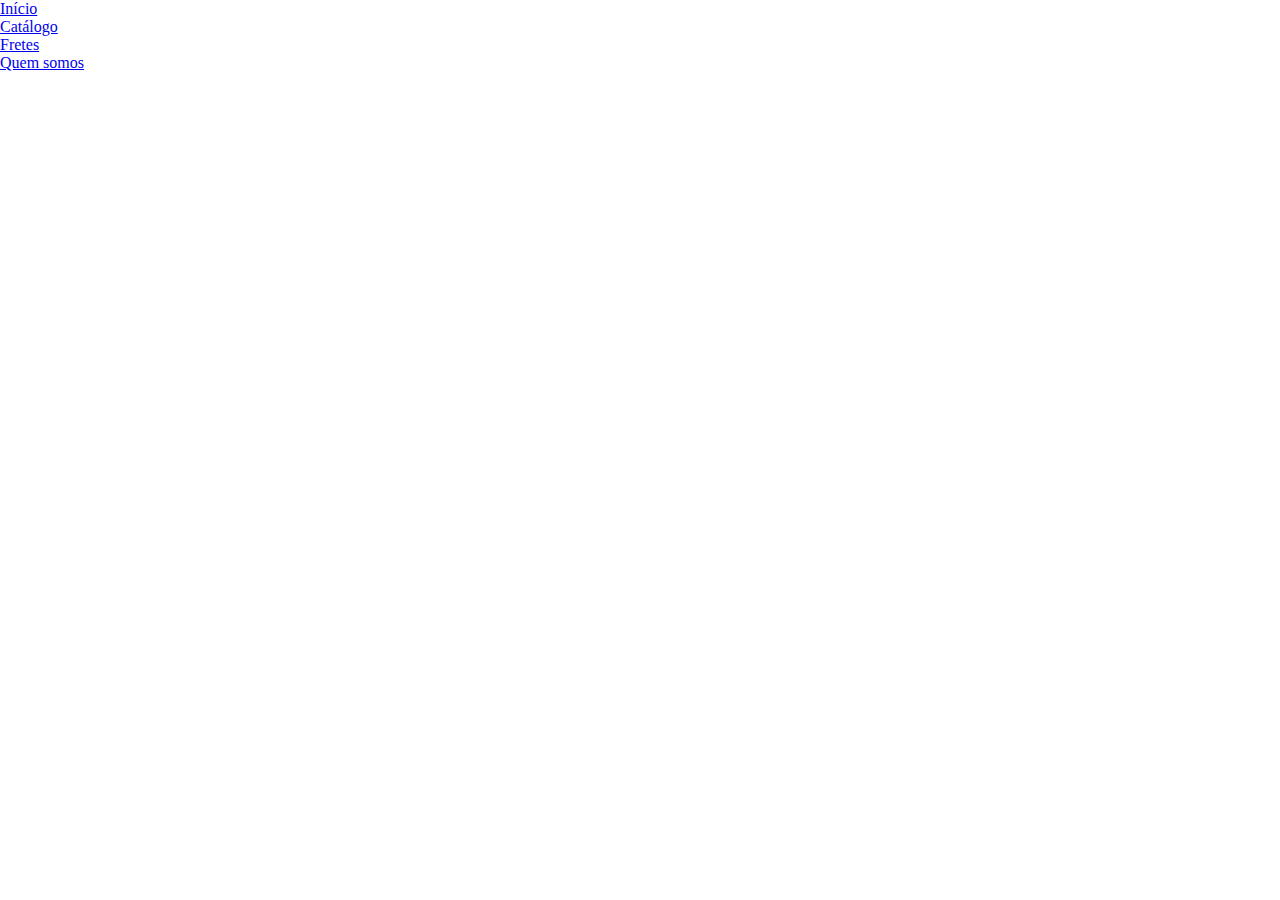
==== src/pages/catalogo.html @ e7cdbb2c "First commit" ====
<!DOCTYPE html>
<html lang="en">
<head>
    <meta charset="UTF-8">
    <meta http-equiv="X-UA-Compatible" content="IE=edge">
    <meta name="viewport" content="width=device-width, initial-scale=1.0">
    <link rel="stylesheet" href="../styles/catalogo.css">
    <title>Document</title>
</head>
<body>
    <header id="header-container">
        <ul>
          <li class=""><a href="/src/pages/index.html">Início</a></li>
          <li><a href="/src/pages/catalogo.html">Catálogo</a></li>
          <li><a href="/src/pages/fretes.html">Fretes</a></li>
          <li><a href="/src/pages/sobre-nos.html">Quem somos</a></li>
        </ul>
      </header>
</body>
</html>
---- src/styles/catalogo.css ----
@import url(global.css);
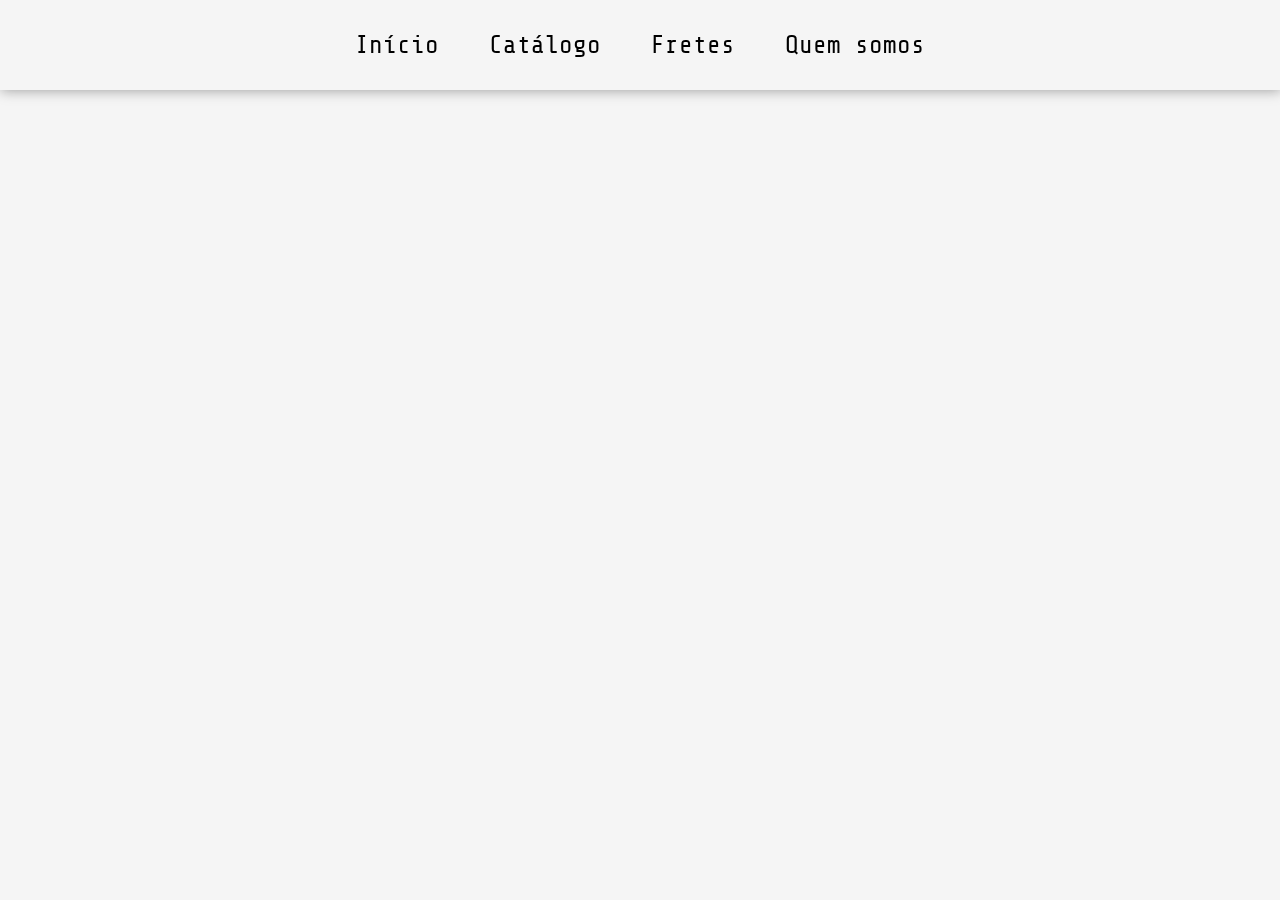
==== commit 756d066b: "Header ok" ====
--- a/src/pages/catalogo.html
+++ b/src/pages/catalogo.html
@@ -8,13 +8,16 @@
     <title>Document</title>
 </head>
 <body>
+   <!-- Cabeçalho de navegação -->
     <header id="header-container">
-        <ul>
-          <li class=""><a href="/src/pages/index.html">Início</a></li>
-          <li><a href="/src/pages/catalogo.html">Catálogo</a></li>
-          <li><a href="/src/pages/fretes.html">Fretes</a></li>
-          <li><a href="/src/pages/sobre-nos.html">Quem somos</a></li>
-        </ul>
+        <div id="nav-container">
+          <ul id="nav">
+            <li><a href="/src/pages/index.html">Início</a></li>
+            <li><a href="/src/pages/catalogo.html">Catálogo</a></li>
+            <li><a href="/src/pages/fretes.html">Fretes</a></li>
+            <li><a href="/src/pages/sobre-nos.html">Quem somos</a></li>
+          </ul>
+        </div>
       </header>
 </body>
 </html>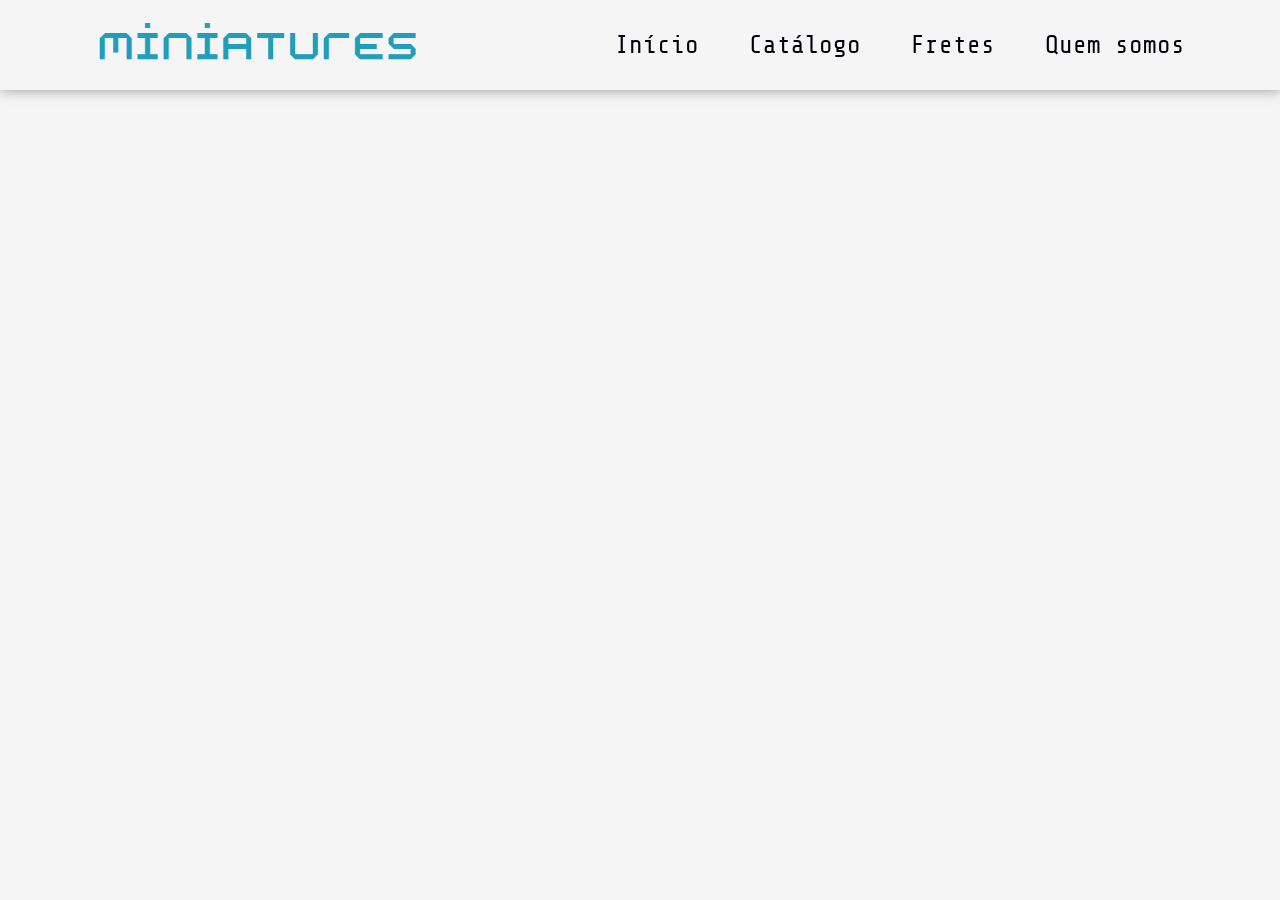
==== commit aac02185: "third section home + frete page" ====
--- a/src/pages/catalogo.html
+++ b/src/pages/catalogo.html
@@ -8,16 +8,18 @@
     <title>Document</title>
 </head>
 <body>
-   <!-- Cabeçalho de navegação -->
+    <!-- Cabeçalho de navegação -->
     <header id="header-container">
-        <div id="nav-container">
-          <ul id="nav">
-            <li><a href="/src/pages/index.html">Início</a></li>
-            <li><a href="/src/pages/catalogo.html">Catálogo</a></li>
-            <li><a href="/src/pages/fretes.html">Fretes</a></li>
-            <li><a href="/src/pages/sobre-nos.html">Quem somos</a></li>
-          </ul>
-        </div>
-      </header>
+      <img src="../assets/images/logo.png" alt="logo">
+      <div>
+        <ul>
+          <li><a href="/src/pages/index.html">Início</a></li>
+          <li><a href="/src/pages/catalogo.html">Catálogo</a></li>
+          <li><a href="/src/pages/fretes.html">Fretes</a></li>
+          <li><a href="/src/pages/sobre-nos.html">Quem somos</a></li>
+        </ul>
+      </div>
+    </header>
+    
 </body>
 </html>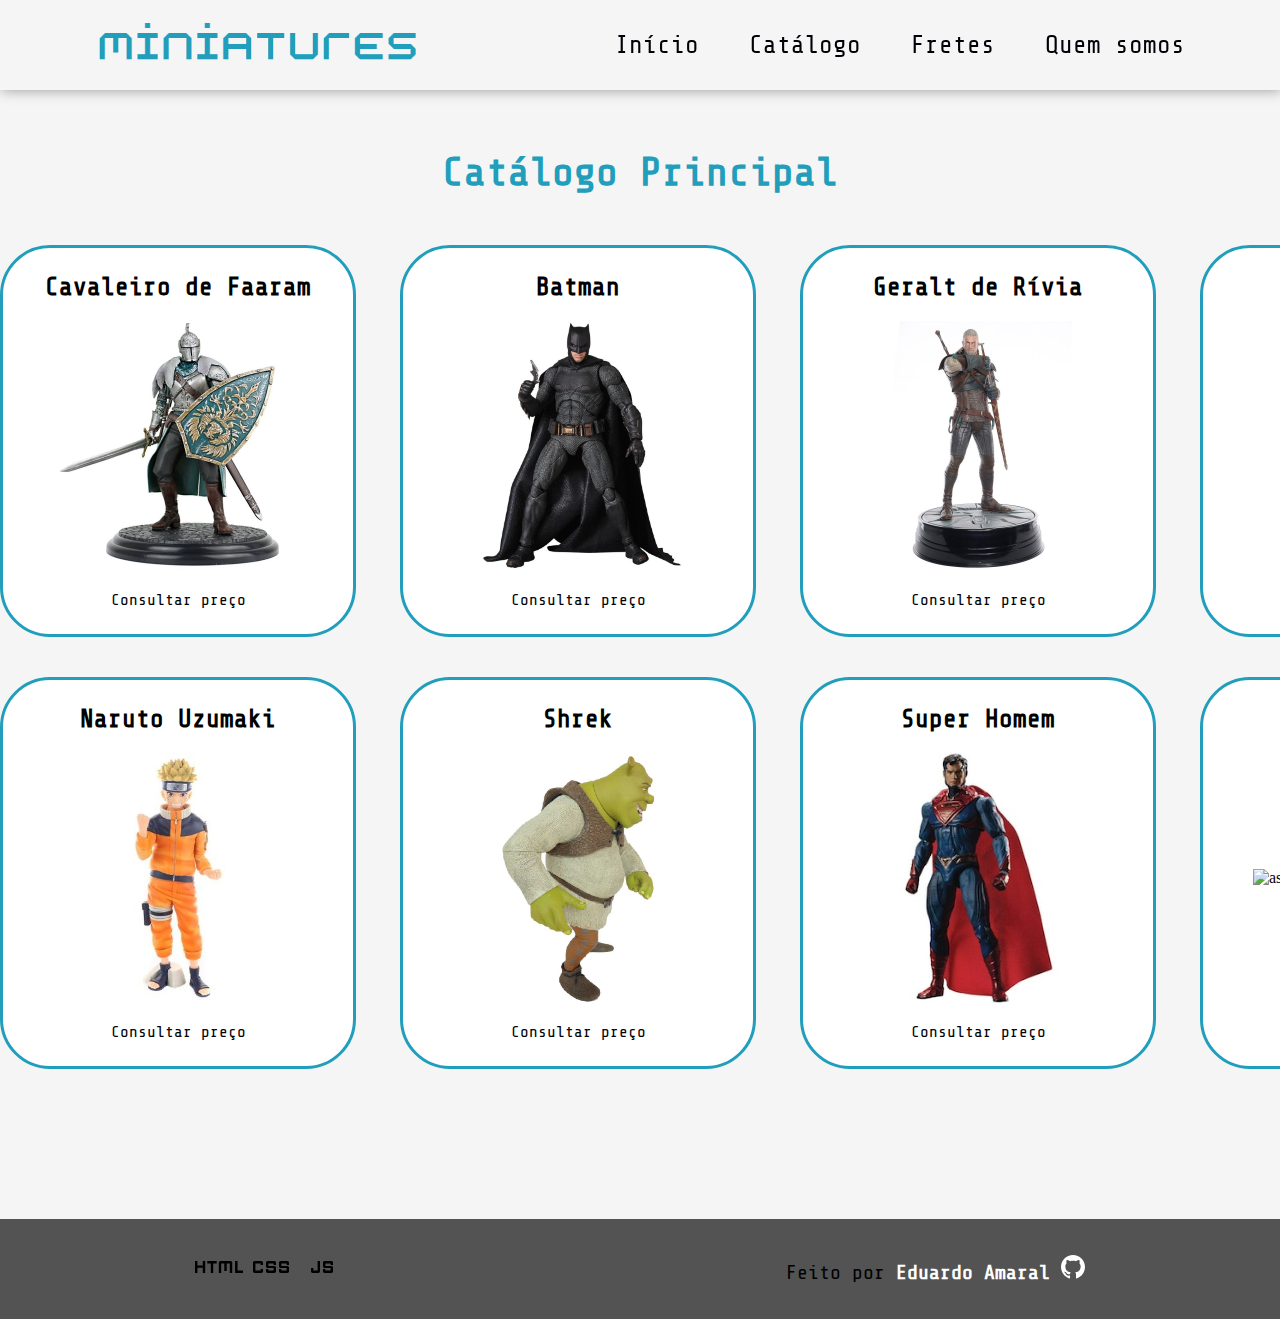
==== commit e274e797: "footer + start catalogo" ====
--- a/src/pages/catalogo.html
+++ b/src/pages/catalogo.html
@@ -1,16 +1,16 @@
 <!DOCTYPE html>
-<html lang="en">
-<head>
-    <meta charset="UTF-8">
-    <meta http-equiv="X-UA-Compatible" content="IE=edge">
-    <meta name="viewport" content="width=device-width, initial-scale=1.0">
-    <link rel="stylesheet" href="../styles/catalogo.css">
+<html lang="pt-br">
+  <head>
+    <meta charset="UTF-8" />
+    <meta http-equiv="X-UA-Compatible" content="IE=edge" />
+    <meta name="viewport" content="width=device-width, initial-scale=1.0" />
+    <link rel="stylesheet" href="../styles/catalogo.css" />
     <title>Document</title>
-</head>
-<body>
+  </head>
+  <body>
     <!-- Cabeçalho de navegação -->
     <header id="header-container">
-      <img src="../assets/images/logo.png" alt="logo">
+      <img src="../assets/images/logo.png" alt="logo" />
       <div>
         <ul>
           <li><a href="/src/pages/index.html">Início</a></li>
@@ -20,6 +20,91 @@
         </ul>
       </div>
     </header>
-    
-</body>
-</html>+    <!-- Flexbox do catálogo -->
+    <section id="catalogo-section">
+      <h2>Catálogo Principal</h2>
+      <div id="grid">
+        <div class="product-card">
+          <h3>Cavaleiro de Faaram</h3>
+          <img
+            src="../assets/images/cavaleiroDeFaaram.webp"
+            alt="cavaleiro de faaram"
+          />
+          <span><a href="">Consultar preço</a></span>
+        </div>
+        <div class="product-card">
+          <h3>Batman</h3>
+          <img
+            src="../assets/images/batman.webp"
+            alt="batman"
+          />
+          <span><a href="">Consultar preço</a></span>
+        </div>
+        <div class="product-card">
+          <h3>Geralt de Rívia</h3>
+          <img
+            src="../assets/images/geraltDeRivia.jpg"
+            alt="geralt de rivia"
+          />
+          <span><a href="">Consultar preço</a></span>
+        </div>
+        <div class="product-card">
+          <h3>Sekiro</h3>
+          <img
+            src="../assets/images/sekiro.jpg"
+            alt="sekiro"
+          />
+          <span><a href="">Consultar preço</a></span>
+        </div>
+        <div class="product-card">
+          <h3>Naruto Uzumaki</h3>
+          <img
+            src="../assets/images/narutoUzumaki.jpg"
+            alt="naruto uzumaki"
+          />
+          <span><a href="">Consultar preço</a></span>
+        </div>
+        <div class="product-card">
+          <h3>Shrek</h3>
+          <img
+            src="../assets/images/shrek.jpg"
+            alt="Shrek"
+          />
+          <span><a href="">Consultar preço</a></span>
+        </div>
+        <div class="product-card">
+          <h3>Super Homem</h3>
+          <img
+            src="../assets/images/superman.jpg"
+            alt="superman"
+          />
+          <span><a href="">Consultar preço</a></span>
+        </div>
+        <div class="product-card">
+          <h3>Ashen One</h3>
+          <img
+            src="../assets/images/ashenOne.jpeg"
+            alt="ashen One"
+          />
+          <span><a href="">Consultar preço</a></span>
+        </div>
+      </div>
+    </section>
+    <!-- Rodapé do site -->
+    <footer>
+      <div>
+        <img src="../assets/images/htmlIcon.svg" alt="" />
+        <img src="../assets/images/cssIcon.svg" alt="" />
+        <img src="../assets/images/javascriptIcon.svg" alt="" />
+      </div>
+      <div>
+        <span
+          >Feito por
+          <a target="_blank" href="https://github.com/Eduardo-Amaral"
+            ><strong style="color: white">Eduardo Amaral</strong>
+            <img src="../assets/images/github.svg" alt="" /></a
+        ></span>
+      </div>
+    </footer>
+  </body>
+</html>
--- a/src/styles/catalogo.css
+++ b/src/styles/catalogo.css
@@ -1 +1,16 @@
-@import url(global.css);+@import url(global.css);
+
+#catalogo-section{
+    padding-top:150px;
+    display: flex;
+    justify-content: center;
+    flex-direction: column;
+    gap:50px;
+}
+
+#catalogo-section #grid{
+   display:grid;
+   grid-template-columns: 360px 360px 360px 360px;
+   margin:auto;
+   gap: 40px;
+}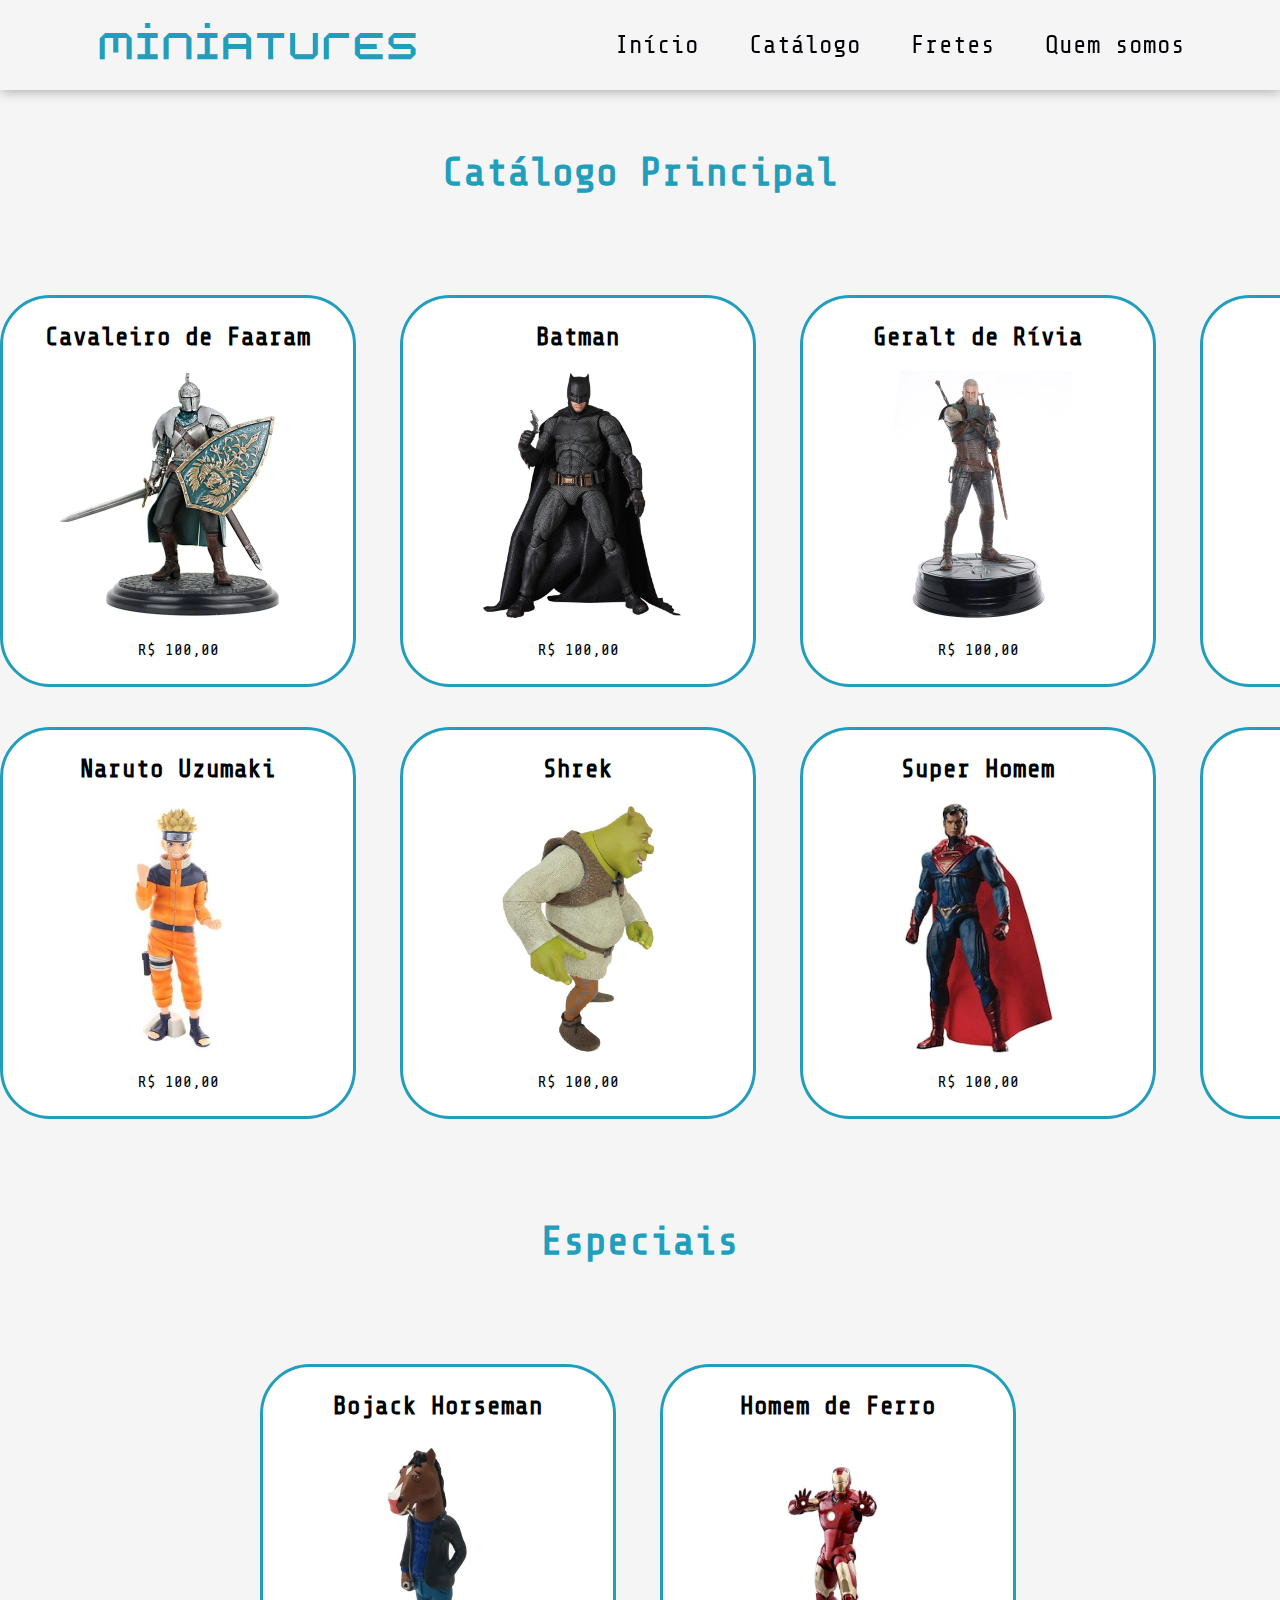
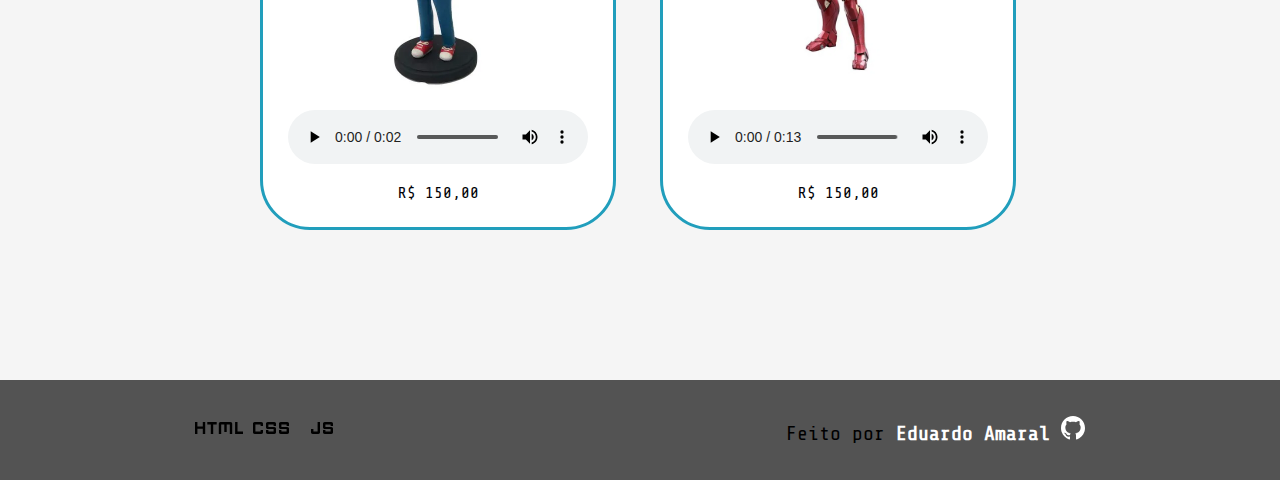
==== commit e1cb44f3: "scripts + quem-somos ok" ====
--- a/src/pages/catalogo.html
+++ b/src/pages/catalogo.html
@@ -23,6 +23,7 @@
     <!-- Flexbox do catálogo -->
     <section id="catalogo-section">
       <h2>Catálogo Principal</h2>
+      <!-- Grid do catálogo principal -->
       <div id="grid">
         <div class="product-card">
           <h3>Cavaleiro de Faaram</h3>
@@ -30,63 +31,67 @@
             src="../assets/images/cavaleiroDeFaaram.webp"
             alt="cavaleiro de faaram"
           />
-          <span><a href="">Consultar preço</a></span>
+          <span><a href="">R$ 100,00 </a></span>
         </div>
         <div class="product-card">
           <h3>Batman</h3>
-          <img
-            src="../assets/images/batman.webp"
-            alt="batman"
-          />
-          <span><a href="">Consultar preço</a></span>
+          <img src="../assets/images/batman.webp" alt="batman" />
+          <span><a href="">R$ 100,00 </a></span>
         </div>
         <div class="product-card">
           <h3>Geralt de Rívia</h3>
-          <img
-            src="../assets/images/geraltDeRivia.jpg"
-            alt="geralt de rivia"
-          />
-          <span><a href="">Consultar preço</a></span>
+          <img src="../assets/images/geraltDeRivia.jpg" alt="geralt de rivia" />
+          <span><a href="">R$ 100,00 </a></span>
         </div>
         <div class="product-card">
           <h3>Sekiro</h3>
-          <img
-            src="../assets/images/sekiro.jpg"
-            alt="sekiro"
-          />
-          <span><a href="">Consultar preço</a></span>
+          <img src="../assets/images/sekiro.jpg" alt="sekiro" />
+          <span><a href="">R$ 100,00 </a></span>
         </div>
         <div class="product-card">
           <h3>Naruto Uzumaki</h3>
-          <img
-            src="../assets/images/narutoUzumaki.jpg"
-            alt="naruto uzumaki"
-          />
-          <span><a href="">Consultar preço</a></span>
+          <img src="../assets/images/narutoUzumaki.jpg" alt="naruto uzumaki" />
+          <span><a href="">R$ 100,00 </a></span>
         </div>
         <div class="product-card">
           <h3>Shrek</h3>
-          <img
-            src="../assets/images/shrek.jpg"
-            alt="Shrek"
-          />
-          <span><a href="">Consultar preço</a></span>
+          <img src="../assets/images/shrek.jpg" alt="Shrek" />
+          <span><a href="">R$ 100,00 </a></span>
         </div>
         <div class="product-card">
           <h3>Super Homem</h3>
-          <img
-            src="../assets/images/superman.jpg"
-            alt="superman"
-          />
-          <span><a href="">Consultar preço</a></span>
+          <img src="../assets/images/superman.jpg" alt="superman" />
+          <span><a href="">R$ 100,00 </a></span>
         </div>
         <div class="product-card">
-          <h3>Ashen One</h3>
+          <h3>Thanos</h3>
+          <img src="../assets/images/thanos.webp" alt="thanos" />
+          <span><a href="">R$ 100,00 </a></span>
+        </div>
+      </div>
+      <h2>Especiais</h2>
+      <!-- Grid do catálogo especial -->
+      <div id="grid-especial">
+        <div class="product-card">
+          <h3>Bojack Horseman</h3>
           <img
-            src="../assets/images/ashenOne.jpeg"
-            alt="ashen One"
+            src="../assets/images/bojackHorseman.webp"
+            alt="Bojack Horseman"
           />
-          <span><a href="">Consultar preço</a></span>
+          <audio controls>
+            <source src="../assets/audios/bojackAudio.mp3" type="audio/mpeg">
+          Your browser does not support the audio element.
+          </audio> 
+          <span><a href="">R$ 150,00 </a></span>
+        </div>
+        <div class="product-card">
+          <h3>Homem de Ferro</h3>
+          <img src="../assets/images/homemDeFerro.webp" alt="homem de ferro" />
+          <audio controls>
+            <source src="../assets/audios/HomemDeFerroAudio.mp3" type="audio/ogg">
+          Your browser does not support the audio element.
+          </audio> 
+          <span><a href="">R$ 150,00 </a></span>
         </div>
       </div>
     </section>
--- a/src/styles/catalogo.css
+++ b/src/styles/catalogo.css
@@ -5,7 +5,7 @@
     display: flex;
     justify-content: center;
     flex-direction: column;
-    gap:50px;
+    gap:100px;
 }
 
 #catalogo-section #grid{
@@ -13,4 +13,11 @@
    grid-template-columns: 360px 360px 360px 360px;
    margin:auto;
    gap: 40px;
-}+}
+
+#catalogo-section #grid-especial{
+    display:grid;
+    grid-template-columns: 360px 360px;
+    margin:auto;
+    gap: 40px;
+ }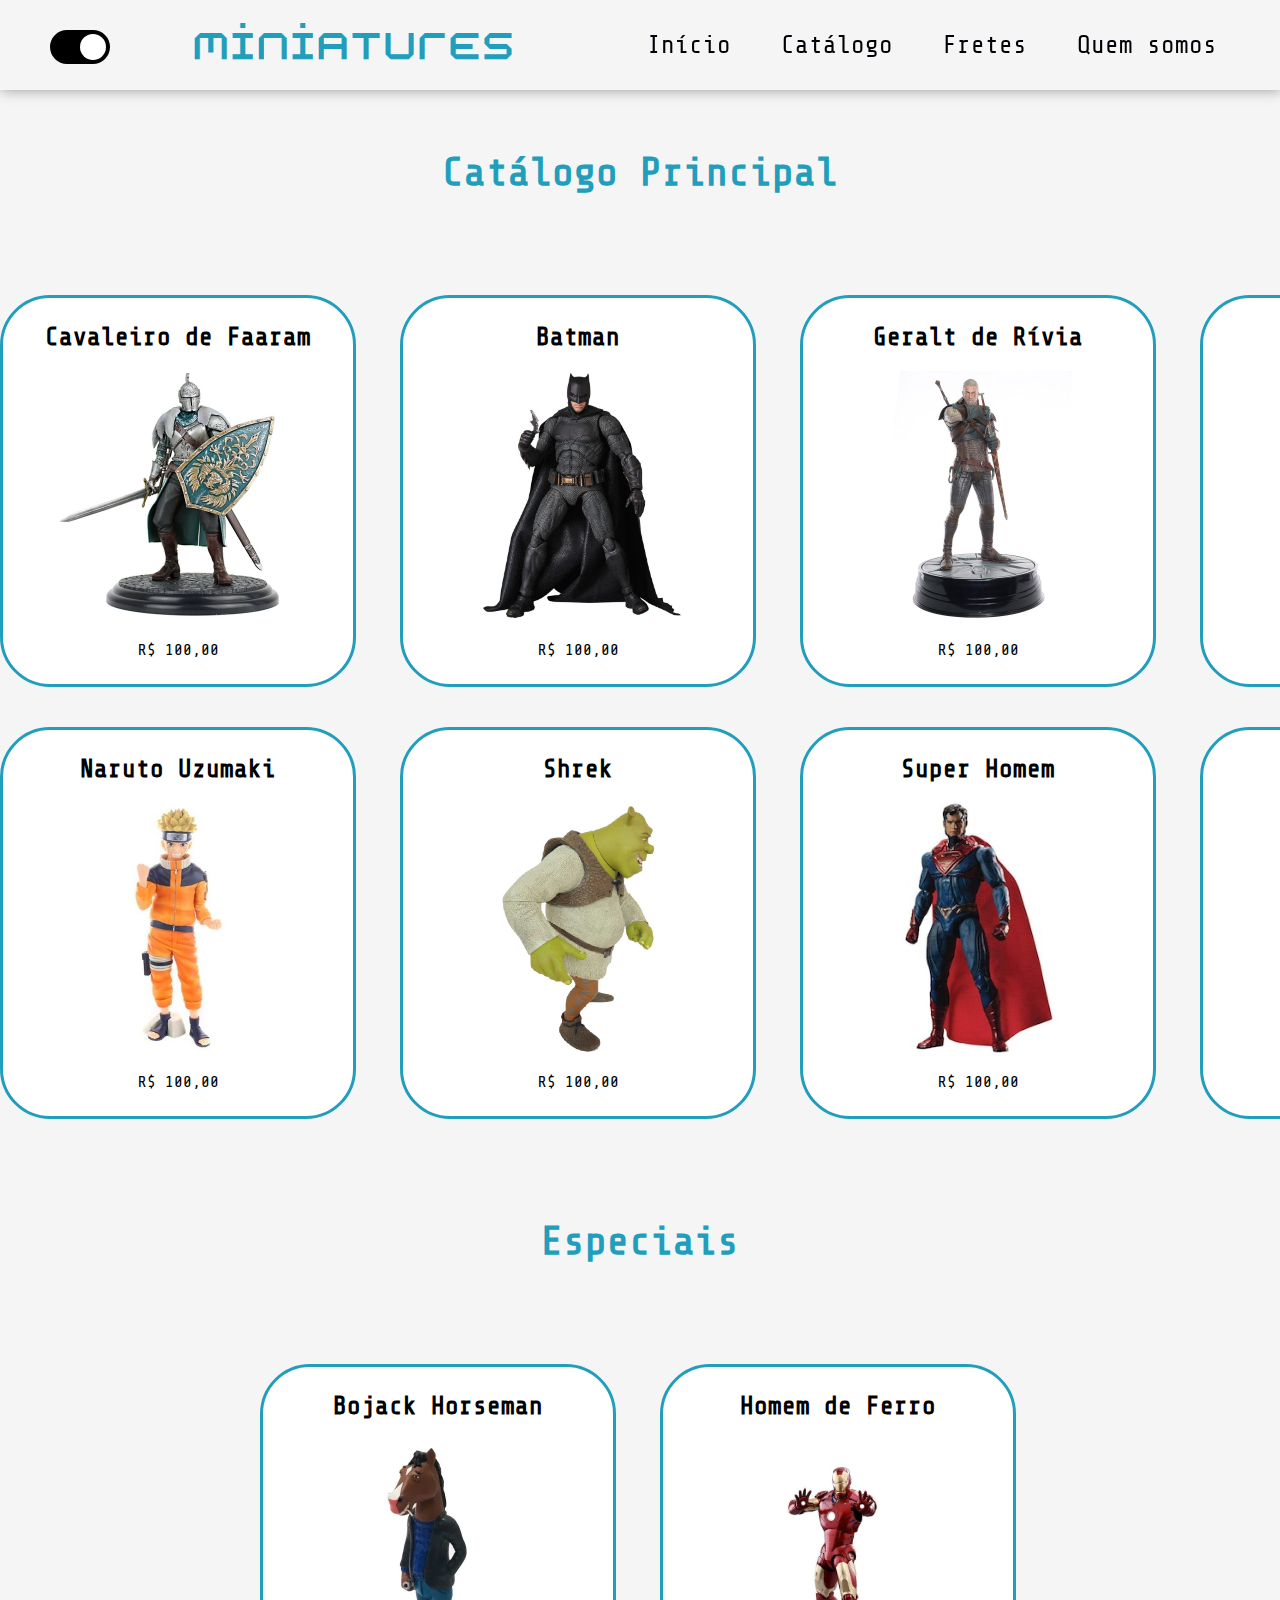
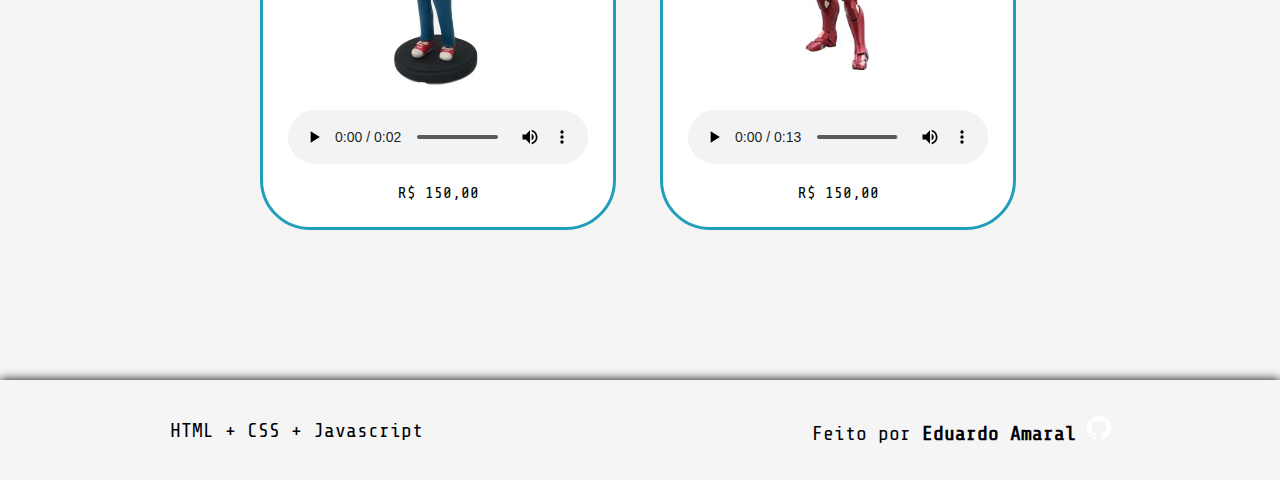
==== commit 6f0aa8a6: "dark mode" ====
--- a/src/pages/catalogo.html
+++ b/src/pages/catalogo.html
@@ -8,8 +8,14 @@
     <title>Document</title>
   </head>
   <body>
-    <!-- Cabeçalho de navegação -->
-    <header id="header-container">
+     <!-- Cabeçalho de navegação -->
+     <header id="header-container">
+      <div>
+        <label class="switcher">
+          <input type="checkbox" checked>
+          <span class="slider round"></span>
+        </label>
+      </div>
       <img src="../assets/images/logo.png" alt="logo" />
       <div>
         <ul>
@@ -98,18 +104,14 @@
     <!-- Rodapé do site -->
     <footer>
       <div>
-        <img src="../assets/images/htmlIcon.svg" alt="" />
-        <img src="../assets/images/cssIcon.svg" alt="" />
-        <img src="../assets/images/javascriptIcon.svg" alt="" />
+        <span> HTML + CSS + Javascript</span>
       </div>
       <div>
-        <span
-          >Feito por
-          <a target="_blank" href="https://github.com/Eduardo-Amaral"
-            ><strong style="color: white">Eduardo Amaral</strong>
-            <img src="../assets/images/github.svg" alt="" /></a
-        ></span>
+        <span>Feito por <a target="_blank" href="https://github.com/Eduardo-Amaral"><strong>Eduardo Amaral</strong> <img src="../assets/images/github.svg" alt=""></a></span>
       </div>
     </footer>
+    <!-- importa os scripts -->
+    <script src="../javascript/global.js" ></script>
+    <script src="../javascript/catalogo.js" ></script>
   </body>
 </html>
